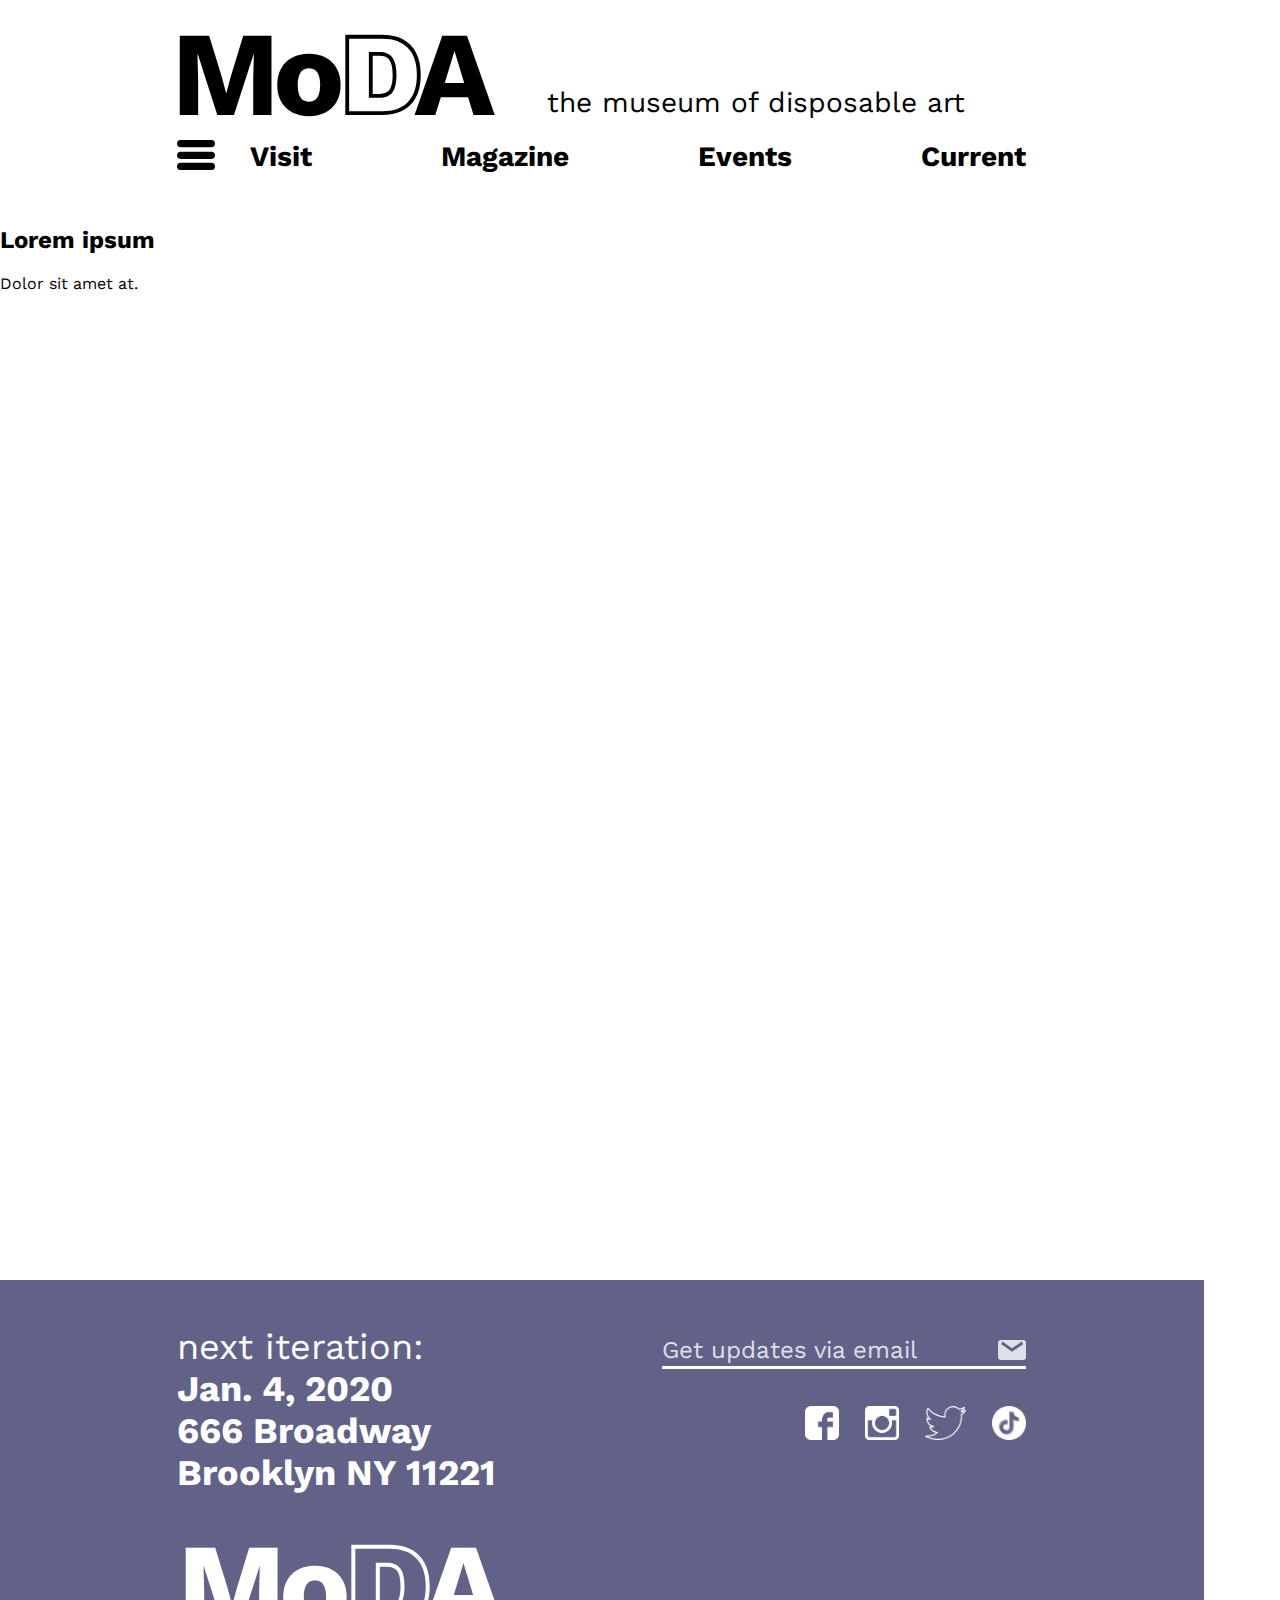
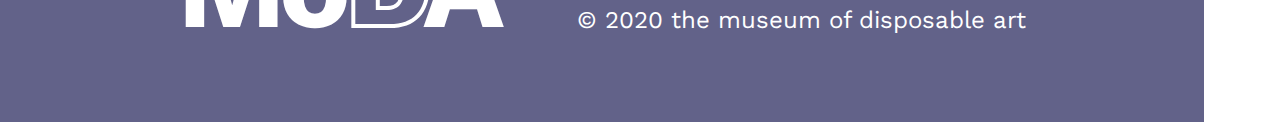
==== article.html @ cc9b297a "hamburger menus complete" ====
<!DOCTYPE html>
<html lang="en">
<head>
    <meta charset="UTF-8">
    <meta name="viewport" content="width=device-width, initial-scale=1.0">
    <meta http-equiv="X-UA-Compatible" content="ie=edge">
    <link rel="stylesheet" type="text/css" href="style.css">
    <title>the museum of disposable art</title>
</head>
<body>
    <div class="menuframe">
    <div class="burgermenu">
        <div class="menuBurger">
            <div>
                <img class="burgerButton" src="images/hamburger.svg">
            </div>
            <div>
                <img class="arrow" src="images/arrow.svg">
            </div>
        </div>
        <div class="submenu">
            <a href="">About</a>
            <a href="">Collection</a>
            <a href="" class="subcat">DIY Press</a>
            <a href="" class="subcat">Street Art</a>
            <a href="" class="subcat">Duplications</a>
            <a href="" class="subcat">Digital Video</a>
            <a href="" class="subcat">Performance</a>
            <a href="">Support</a>
        </div>
        <div class="additionalMenu">
            <a href="">Ipsum Dolor</a>
            <a href="">Matrenum</a>
            <a href="">Ullamcorper</a>
            <a href="">Lectus</a>
        </div>
        <div class="extraMenu">
            <a href="">Sagittus</a>
            <a href="">Laoreet</a>
        </div>
        <div class="chillSidebar">
            Feugiat:<br>
            Phasellus morbi dapibus nisi urna, at iaculis elit maximus placerat. Donec sed semper ligula.
        </div>
    </div>
    </div>
    <div class="container">
    <header>
        <div class="logo">
            <img class="mobileBurger" src="images/hamburger.svg">
            Mo<img class="hollowD" src="images/D.svg">A
        </div>
        <div class="subtitle">the museum of disposable art</div>
        <div class="menu">
            <div class="hamburger"><img class="mainBurger" src="images/hamburger.svg"></div>
            <div class="menuItems">
                <div><a href="">Visit</a></div>
                <div><a href="">Magazine</a></div>
                <div><a href="">Events</a></div>
                <div><a href="">Current</a></div>
            </div>
        </div>
    </header>
    <main>
        <article>
            <h2>Lorem ipsum</h2>
            <p>Dolor sit amet at.</p>
        </article>
    </main>
    
    <section class="spacer purple"></section>
    <footer>
        <div class="iterationInfo">
            <span>next iteration:</span><br>
            Jan. 4, 2020<br>
            666 Broadway<br>
            Brooklyn NY 11221<br>
        </div>
        <div class="connect">
            <div class="input">
                <input name="email" type="text" required autocomplete="off" />
                <label for="email">
                    <div class="signup">Get updates via email</div>
                    <div><img class="icon" src="images/mail icon.png"></div>
                </label>
            </div>
            <div>
                <img src="images/fb white.png">
                <img src="images/instagramwhite.png">
                <img src="images/twitterwhite.png">
                <img src="images/tiktokwhite.png">
            </div>
        </div>
        <div class="footerBottom">
            <div class="bottomLogo">Mo<img src="images/DWhite.svg">A</div>
            <div>&copy; 2020 the museum of disposable art</div>
        </div>
    </footer>
    <section class="spacer purple"></section>
    </div>
    
    <script src="main.js"></script>    
</body>
</html>
---- style.css ----
@import url('https://fonts.googleapis.com/css?family=Work+Sans:400,800&display=swap');

body {
    font-family: 'Work Sans', sans-serif;
    padding: 0;
    margin: 0;
    display: flex;
}

a {
    text-decoration: none;
    font-weight: bold;
    color: black;
}

a:hover {
    color: #fdbfb3;
}

.submenu {
    display: flex;
    align-self: right;
}

.menuframe {
    width: 0px;
    background: #efefef;
    padding-top: 124px;
    flex-shrink: 0;
    display: flex;
    transition: all .5s;
    overflow: hidden;
}

.menuframe.open {
    width: 320px;
}

.burgermenu {
    width: 320px;
    flex-direction: column;
}

.burgermenu > div {
    padding: 12px 12px 0px 12px;
    display: flex;
    flex-direction: column;
}

.burgermenu > .menuBurger {
    flex-direction: row;
}

.menuBurger > div > .arrow {
    height: 30px;
    position: relative;
    left: 8px;
}

.burgermenu > div > a {
    width: 100%;
    transition: .1s;
    opacity: 0;
    font-size: 28px;
    font-weight: 700;
    border-bottom: 1px solid;
}

.submenu a {
    color: #626289;
}

.submenu a:hover {
    color: #fdbfb3;
}

.burgermenu > div > a.subcat {
    font-size: 22px;
    color: #fdbfb3;
    margin: 6px 0 6px 20px;
    padding: 0 0 0 12px;
}

.burgermenu > div > a.subcat:hover {
    color: #626289;
}

.burgermenu > .additionalMenu {
    margin: 16px 0 16px 0;
    display: flex;
    flex-direction: column;
}

.additionalMenu > a {
    color: #107595;
}

.additionalMenu > a:hover {
    color: #fdbfb3;
}

.chillSidebar {
    margin: 18px 0 0 0;
    font-size: 22px;
    padding: 0 8px 0 0;
}

.container {
    padding: 26px 0 0 0;
    display: grid;
    grid-template-columns: minmax(0px, 1fr) minmax(120px, 2fr) 140px minmax(120px, 2fr) minmax(0px, 1fr);
    grid-template-rows: 180px auto;
    margin: 0;
    transition: .5s;
}

header {
    grid-column: 2 / span 3;
    display: grid;
    grid-template-columns: 370px auto;
    grid-template-rows: 60px 54px 50px;
    font-size: 28px;
}

.logo {
    grid-row: 1 / span 2;
    margin-left: -6px;
    font-size: 120px;
    font-weight: 700;
    line-height: .8em;
    letter-spacing: -.06em;
    background: #ffffff;
    transition: all .8s;
}

.mobileBurger {
    display: none;
    position: relative;
    top: -2px;
}

.hollowD {
    height: 81px;
    position: relative;
    /* top: 9px; */
    left: 7px;
}

.sticky {
    position: fixed;
    padding-bottom: 20px;
    padding-top: 20px;
    top: 0;
    width: 100%;
}

.sticky + .subtitle {
    padding-top: 68px;
}

.subtitle {
    grid-row: 2 / 3;
}

.menu {
    grid-column: 1 / -1;
    display: flex;
    padding: 0;
}

.menuItems {
    width: 100%;
    display: flex;
    flex-direction: row;
    justify-content: space-between;
}

.menu.open > .menuItems {
    width: 96%;
}

.menuItems > div {
}

.hamburger {
    width: 80px;
    overflow: hidden;
    transition: all .4s;
} 

.burgerButton, .mainBurger {
    height: 30px;
    transition: 1s;
}

main {
    grid-column: 1 / -1;
    display: grid;
    grid-template-columns: minmax(0px, 1fr) minmax(120px, 2fr) 140px minmax(120px, 2fr) minmax(0px, 1fr);
    grid-template-rows: repeat(3, 40px 300px 18px);
    grid-auto-flow: dense;
}

.category {
    grid-column: span 1;
    padding: 8px;
    font-size: 18px;
    color: #ffffff;
    background: #626289;
}

.teal {
    background: #107595;
}

.pink {
    background: #fdbfb3;
}

.yellow {
    background: #fcf594;
}

.purple {
    background: #626289;
}

spacer {
    grid-column: span 1;
    padding: 0;
}

.title {
    padding: 12px;
    font-size: 36px;
    font-weight: 800;
}

.title.left {
    grid-column: 2 / 3;
    padding-left: 0px;
}

.title.right {
    grid-column: 4 / span 1;
    padding-right: 0px;
}

.title:hover a {
    color: #000000;
    opacity: .6;
}

.photo {
    background: url('images/castlehill.jpg');
    grid-row: span 2;
}

.photo.right {
    grid-column: 3 / -1;
}

.photo.left {
    grid-column: 1 / 4;
}

.gap {
    grid-column: 1 / -1;
}

footer {
    grid-column: 2 / span 3;
    background: #626289;
    display: grid;
    grid-template-columns: 340px auto;
    padding: 40px 0 44px 0;
    color: #ffffff;
    font-size: 36px;
    font-weight: 700;
}

.iterationInfo {
    padding: 6px 0 0 0;
}

.iterationInfo > span {
    font-weight: normal;
}

.connect {
    text-align: right;
}

.input {
    position: relative;
    top: 6px;
    display: inline;
}

.input > input {
    height: 20px;
    width: 360px;
    background: #626289;
    border: 0;
    border-bottom: 3px solid #ffffff;
    color: #ffffff;
    font-family: 'Work Sans', sans-serif;
    font-weight: normal;
    font-size: 24px;
    padding-top: .8em;
    position: relative;
}

.input > label {
    font-weight: normal;
    position: absolute;
    top: 6px;
    left: 0px;
    font-size: 24px;
    opacity: .8;
    width: 100%;
    display: flex;
    justify-content: space-between;
    pointer-events: none;
}

label div {
    transition: all .6s;
}

.input input:focus + label .signup,
.input input:valid + label .signup {
    opacity: 0;
}

.icon {
    height: 20px;
    position: relative;
    top: 2px;
}

.connect > div {
    margin: 40px 0 0 0;
}

.connect > div > img {
    height: 34px;
    margin: 0 0 0 16px;
}

.footerBottom {
    grid-column: span 2;
    padding: 44px 0 44px 0;
    font-weight: normal;
    font-size: 24px;
    display: flex;
    align-items: flex-end;
}

.footerBottom > div {
    flex: 1 6 auto;
}

.footerBottom > .bottomLogo {
    font-size: 120px;
    font-weight: 700;
    line-height: .8em;
    letter-spacing: -.06em;
    flex: 5 0 400px;
}

.footerBottom > .bottomLogo > img {
    position: relative;
    top: 1px;
    left: 7px;
}


@media (max-width: 1200px) {

    .container, main {
        grid-template-columns: 40px minmax(120px, 2fr) 140px minmax(120px, 2fr) 40px;
    }

}

@media (min-width: 900px) {
    
    .open + .container {
        grid-template-columns: minmax(0px, .25fr) minmax(120px,2fr) 140px minmax(120px, 2fr) minmax(0px, .5fr)
    }
    
}

@media (max-width: 900px) {

    .noScroll {
        overflow: hidden;
    }

    .menuframe {
        position: fixed;
        width: 100%;
        height: 0px;
        padding-top: 0px;
    }

    .menuframe.open {
        width: 100%;
        top: 160px;
        z-index: 999;
        height: 100vh;
    }

    .menu {
        padding: 0px 6px 0px 6px;
    }

    .menu.open {
        position: fixed;
        margin-left: -6px;
        padding: 20px 6px 20px 10px;
        top: 100px;
        width: 100%;
        z-index: 998;
        background: #ffffff;
    }

    .burgermenu {
        width: 50%;
    }

    .container, main {
        grid-template-columns: 6px minmax(120px, 2fr) 140px minmax(120px, 2fr) 6px;
    }

    .container {
        padding: 120px 0 0 0;
        grid-template-rows: 200px auto;
    }

    header {
        display: flex;
        flex-direction: column;
    }

    .logo {
        font-size: 100px;
        padding-left: 12px;
        margin-left: -6px;
    }

    .hollowD {
        height: 74px;
        left: 6px;
        top: 2px;
    }

    .mobileBurger {
        display: inline;
    }

    .hamburger {
        display: none;
    }

    .menuBurger {
        display: none;
    }

    .menuBurger > div {
        display: none;
    }

    .subtitle {
        padding: 20px 4px 20px 4px;
    }

    .title {
        font-size: 30px;
    }

    .category {
        font-size: 16px;
        padding: 9px;
    }

    footer {
        display: flex;
        flex-direction: column;
    }

    .connect {
        text-align: left;
        margin-top: 30px;
    }

    .footerBottom {
        flex-direction: column;
        align-items: flex-start;
    }

    .footerBottom > .bottomLogo {
        flex-basis: auto;
    }
}

@media (max-width: 600px) {
    .container, main {
        grid-template-columns: 6px minmax(120px, 2fr) 90px minmax(120px, 2fr) 6px;
    }

    header {
        grid-column: 1 / -1;
    }

    .logo {
        font-size: 80px;
    }

    .logo .hollowD {
        height: 54px;
        left: 5px;
        top: 0px;
    }

    .category {
        grid-column: span 2;
    }
    .title.left {
        grid-column: 2 / 4;
    }
    
    .title.right {
        grid-column: 3 / 5;
    }
    
    .photo.right {
        grid-column: 4 / -1;
    }
    
    .photo.left {
        grid-column: 1 / 3;
    }

    .input input {
        width: 82%;
    }
/*

    footer {
        grid-column: 1 / -1;
    } */

}
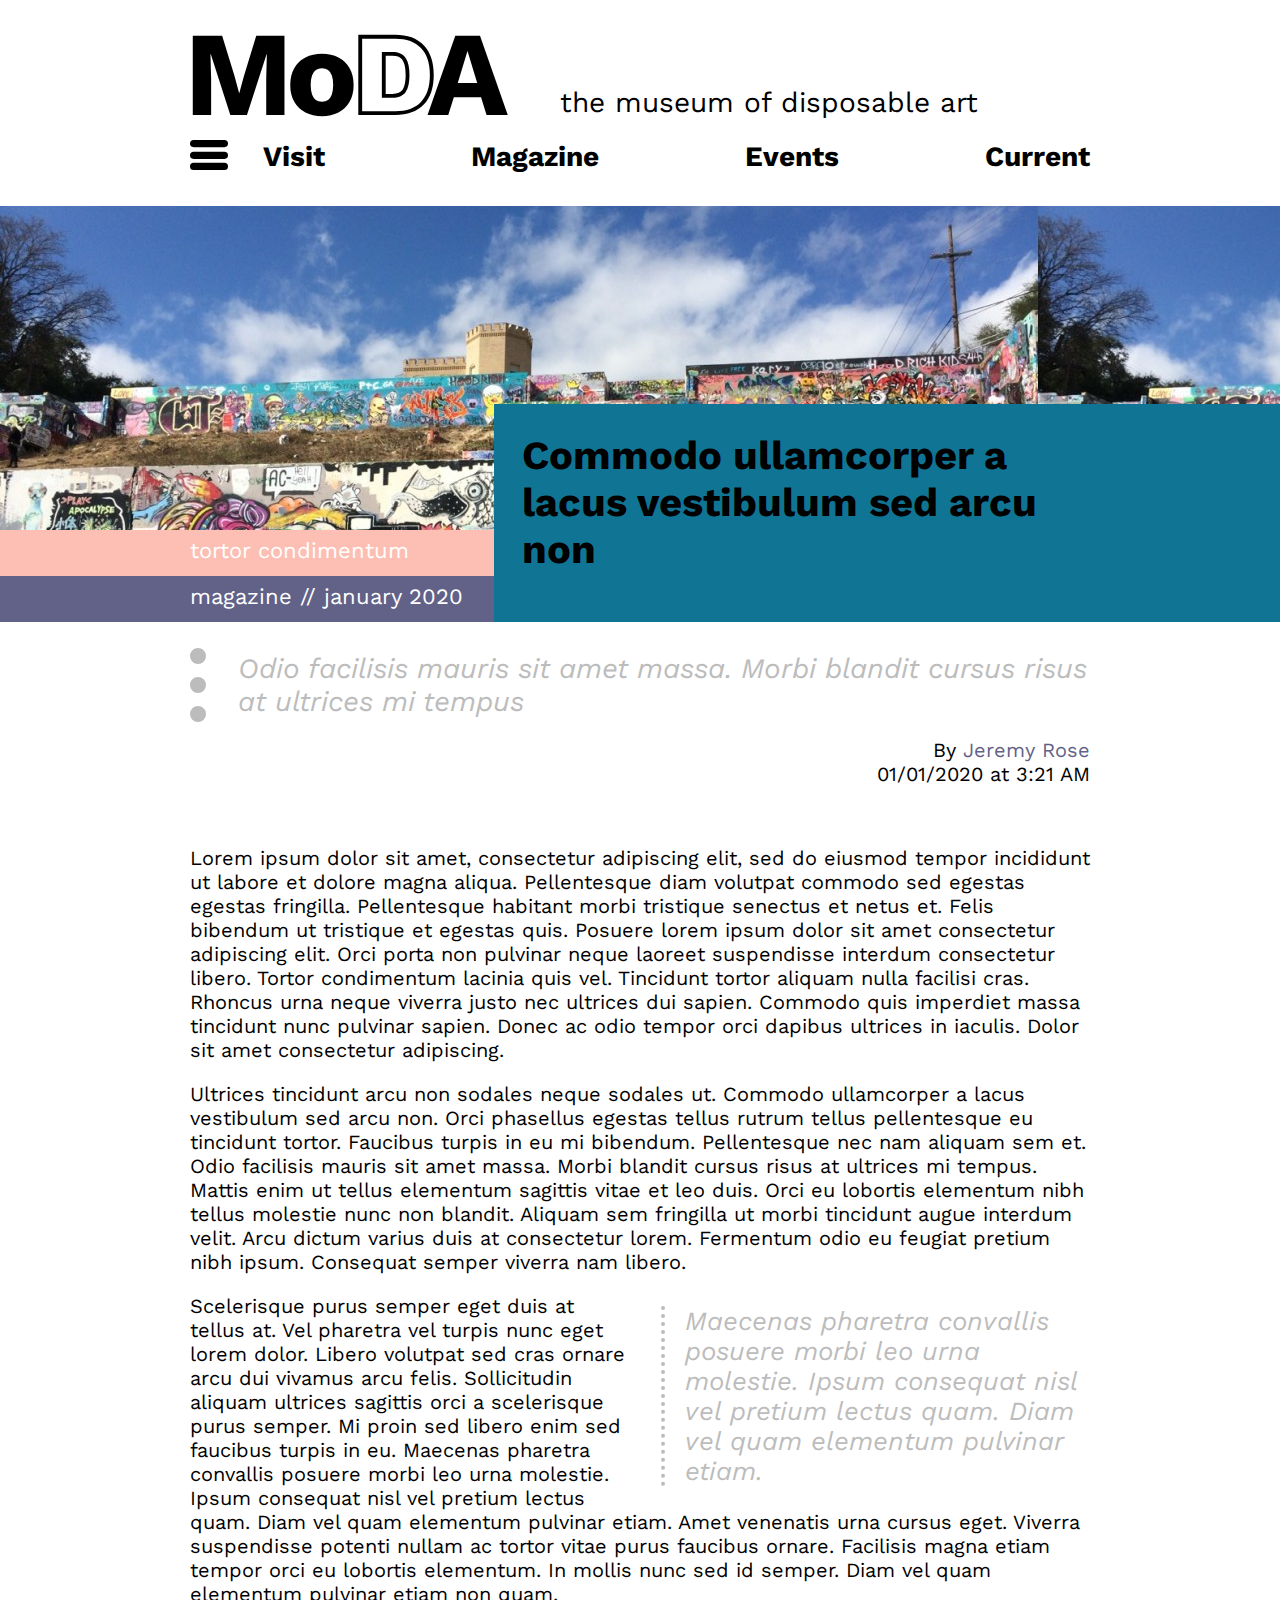
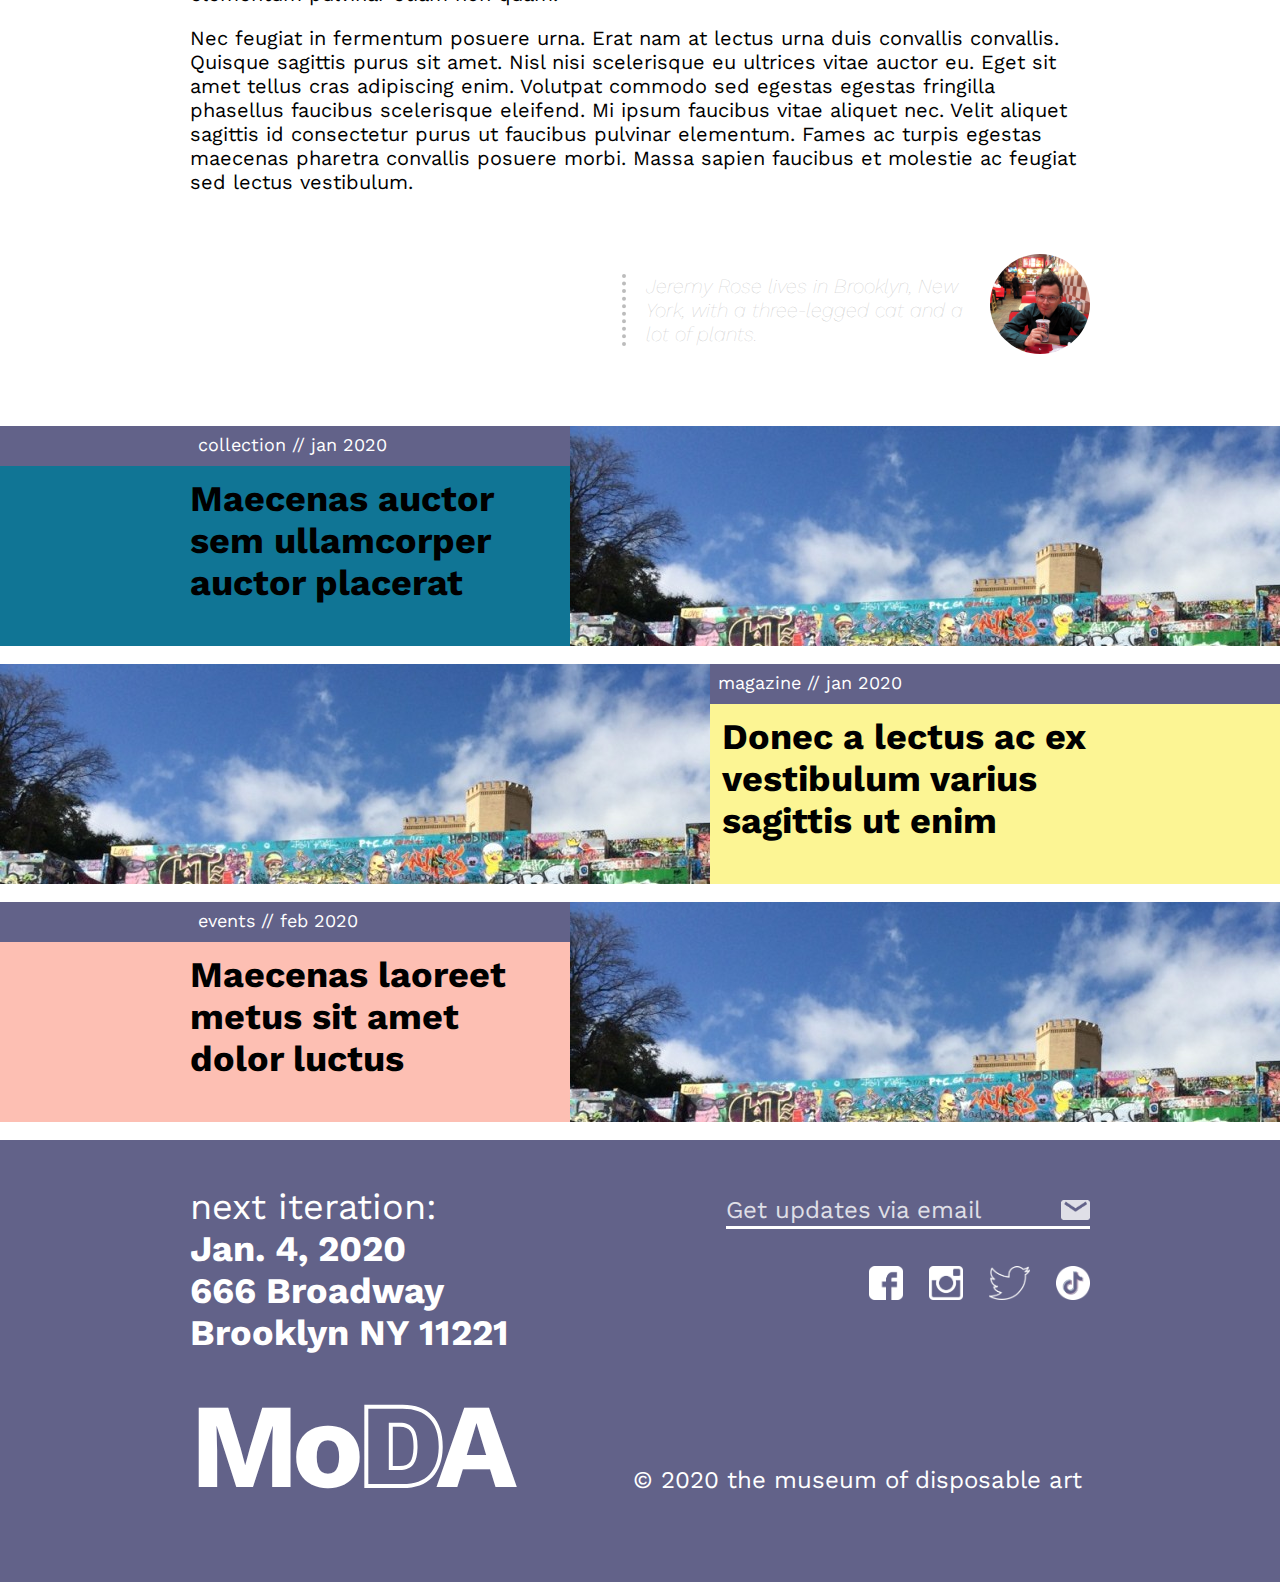
==== commit c1a4806e: "article page" ====
--- a/article.html
+++ b/article.html
@@ -5,6 +5,7 @@
     <meta name="viewport" content="width=device-width, initial-scale=1.0">
     <meta http-equiv="X-UA-Compatible" content="ie=edge">
     <link rel="stylesheet" type="text/css" href="style.css">
+    <link rel="stylesheet" type="text/css" href="article.css">
     <title>the museum of disposable art</title>
 </head>
 <body>
@@ -61,11 +62,64 @@
             </div>
         </div>
     </header>
-    <main>
+    <main class="article">
+        <div class="hero">
+            <div class="spacer pink"></div>
+            <div class="issue pink">tortor condimentum</div>
+            <div class="spacer purple"></div>
+            <div class="issue purple">magazine // january 2020</div>
+            <div class="articleTitle teal">Commodo ullamcorper a lacus vestibulum sed arcu non</div>
+            <div class="spacer teal"></div>
+        </div>
+        <section class="gap"></section>
+
+        <section class="spacer"></section>
         <article>
-            <h2>Lorem ipsum</h2>
-            <p>Dolor sit amet at.</p>
+            <section class="dek">
+                Odio facilisis mauris sit amet massa. Morbi blandit cursus risus at ultrices mi tempus 
+            </section>
+            <section class="byline">
+                <div>By <span>Jeremy Rose</span></div>
+                <div>01/01/2020 at 3:21 AM</div>
+            </section>
+
+            <p>Lorem ipsum dolor sit amet, consectetur adipiscing elit, sed do eiusmod tempor incididunt ut labore et dolore magna aliqua. Pellentesque diam volutpat commodo sed egestas egestas fringilla. Pellentesque habitant morbi tristique senectus et netus et. Felis bibendum ut tristique et egestas quis. Posuere lorem ipsum dolor sit amet consectetur adipiscing elit. Orci porta non pulvinar neque laoreet suspendisse interdum consectetur libero. Tortor condimentum lacinia quis vel. Tincidunt tortor aliquam nulla facilisi cras. Rhoncus urna neque viverra justo nec ultrices dui sapien. Commodo quis imperdiet massa tincidunt nunc pulvinar sapien. Donec ac odio tempor orci dapibus ultrices in iaculis. Dolor sit amet consectetur adipiscing.</p>
+
+            <p>Ultrices tincidunt arcu non sodales neque sodales ut. Commodo ullamcorper a lacus vestibulum sed arcu non. Orci phasellus egestas tellus rutrum tellus pellentesque eu tincidunt tortor. Faucibus turpis in eu mi bibendum. Pellentesque nec nam aliquam sem et. Odio facilisis mauris sit amet massa. Morbi blandit cursus risus at ultrices mi tempus. Mattis enim ut tellus elementum sagittis vitae et leo duis. Orci eu lobortis elementum nibh tellus molestie nunc non blandit. Aliquam sem fringilla ut morbi tincidunt augue interdum velit. Arcu dictum varius duis at consectetur lorem. Fermentum odio eu feugiat pretium nibh ipsum. Consequat semper viverra nam libero.</p>
+
+            <p class="pull">Maecenas pharetra convallis posuere morbi leo urna molestie. Ipsum consequat nisl vel pretium lectus quam. Diam vel quam elementum pulvinar etiam.</p>
+                            
+            <p>Scelerisque purus semper eget duis at tellus at. Vel pharetra vel turpis nunc eget lorem dolor. Libero volutpat sed cras ornare arcu dui vivamus arcu felis. Sollicitudin aliquam ultrices sagittis orci a scelerisque purus semper. Mi proin sed libero enim sed faucibus turpis in eu. Maecenas pharetra convallis posuere morbi leo urna molestie. Ipsum consequat nisl vel pretium lectus quam. Diam vel quam elementum pulvinar etiam. Amet venenatis urna cursus eget. Viverra suspendisse potenti nullam ac tortor vitae purus faucibus ornare. Facilisis magna etiam tempor orci eu lobortis elementum. In mollis nunc sed id semper. Diam vel quam elementum pulvinar etiam non quam.</p>
+                            
+            <p>Nec feugiat in fermentum posuere urna. Erat nam at lectus urna duis convallis convallis. Quisque sagittis purus sit amet. Nisl nisi scelerisque eu ultrices vitae auctor eu. Eget sit amet tellus cras adipiscing enim. Volutpat commodo sed egestas egestas fringilla phasellus faucibus scelerisque eleifend. Mi ipsum faucibus vitae aliquet nec. Velit aliquet sagittis id consectetur purus ut faucibus pulvinar elementum. Fames ac turpis egestas maecenas pharetra convallis posuere morbi. Massa sapien faucibus et molestie ac feugiat sed lectus vestibulum.</p>
+            <section class="author">
+                <img src="images/square.jpg">
+                <p>Jeremy Rose lives in Brooklyn, New York, with a three-legged cat and a lot of plants.</p>
+            </section>
         </article>
+        <section class="spacer"></section>
+
+        <section
+
+        <section class="spacer purple"></section>
+        <section class="category">collection // jan 2020</section>
+        <section class="photo right"></section>
+        <section class="spacer teal"></section>
+        <section class="title left teal"><a href="">Maecenas auctor sem ullamcorper auctor placerat</a></section>
+        <section class="gap"></section>
+
+        <section class="photo left"></section>
+        <section class="category">magazine // jan 2020</section>
+        <section class="spacer purple"></section>
+        <section class="title right yellow"><a href="">Donec a lectus ac ex vestibulum varius sagittis ut enim</a></section>
+        <section class="spacer yellow"></section>
+        <section class="gap"></section>
+
+        <section class="spacer purple"></section>
+        <section class="category">events // feb 2020</section>
+        <section class="photo right"></section>
+        <section class="spacer pink"></section>
+        <section class="title left pink"><a href="">Maecenas laoreet metus sit amet dolor luctus</a></section>
     </main>
     
     <section class="spacer purple"></section>
--- a/style.css
+++ b/style.css
@@ -225,7 +225,7 @@
     background: #626289;
 }
 
-spacer {
+.spacer {
     grid-column: span 1;
     padding: 0;
 }
@@ -386,10 +386,10 @@
 
 @media (min-width: 900px) {
     
-    .open + .container {
+    .squooshed {
         grid-template-columns: minmax(0px, .25fr) minmax(120px,2fr) 140px minmax(120px, 2fr) minmax(0px, .5fr)
     }
-    
+   
 }
 
 @media (max-width: 900px) {
--- a/article.css
+++ b/article.css
@@ -0,0 +1,120 @@
+.container {
+    grid-column: 1 / -1;
+}
+
+main.article {
+    grid-template-rows: auto auto auto repeat(3, 40px 180px 18px);
+}
+
+.hero {
+    grid-column: 1 / -1;
+    display: grid;
+    grid-template-columns: minmax(0px, 1fr) minmax(120px, 1.6fr) 140px minmax(120px, 2.4fr) minmax(0px, 1fr);
+    grid-template-rows: 22vh 14vh 46px 46px;
+    background: url(images/castlehill.jpg);
+}
+
+.hero > .spacer.purple {
+    grid-column: 1 / 1;
+    grid-row: 4 / span 1;
+}
+
+.hero > .spacer.pink {
+    grid-row: 3 / span 1;
+}
+
+.issue {
+    grid-column: 2 / span 1;
+    padding: 8px 8px 8px 0;
+    font-size: 22px;
+    color: #ffffff;
+}
+
+.issue.pink {
+    grid-row: 3 / span 1;
+}
+
+.issue.purple {
+    grid-row: 4 / span 1;
+}
+
+.articleTitle {
+    grid-column: 3 / span 2;
+    grid-row: 2 / span 3;
+    padding: 28px 0 28px 28px;
+    font-size: 40px;
+    font-weight: bold;
+}
+
+.hero > .spacer.teal {
+    grid-column: 5 / 5;
+    grid-row: 2 / span 3;
+}
+
+.gap {
+    height: 26px;
+}
+
+article {
+    grid-column: 2 / 5;
+    font-size: 20px;
+    margin-bottom: 60px;
+}
+
+.dek {
+    color: #bcbcbc;
+    font-size: 28px;
+    font-style: italic;
+    padding: 4px 0 4px 32px;
+    border-left: 16px dotted #bcbcbc;
+    margin: 0 0 16px 0;
+}
+
+.byline {
+    text-align: right;
+    margin: 0 0 60px 0;
+}
+
+.byline div span { 
+    color: #626289;
+}
+
+.pull {
+    width: 45%;
+    float: right;
+    color: #bcbcbc;
+    font-size: 26px;
+    font-style: italic;
+    padding: 0 0 0 20px;
+    border-left: 4px dotted #bcbcbc;
+    margin: 12px 0 12px 30px;
+}
+
+.author {
+    margin: 60px 0 0 0;
+    display: flex;
+    flex-direction: row-reverse;
+}
+
+.author p {
+    width:320px;
+    font-weight: 100;
+    color: #bcbcbc;
+    font-style: italic;
+    padding: 0 24px 0 20px;
+    border-left: 4px dotted #bcbcbc;
+}
+
+.author img {
+    width: 100px;
+    height: 100px;
+    border-radius: 100%;
+}
+
+@media (min-width: 900px) {
+    
+    .squooshed {
+        grid-template-columns: minmax(0px, .25fr) minmax(120px,2fr) 140px minmax(120px, 2fr) minmax(0px, .5fr)
+    }
+   
+}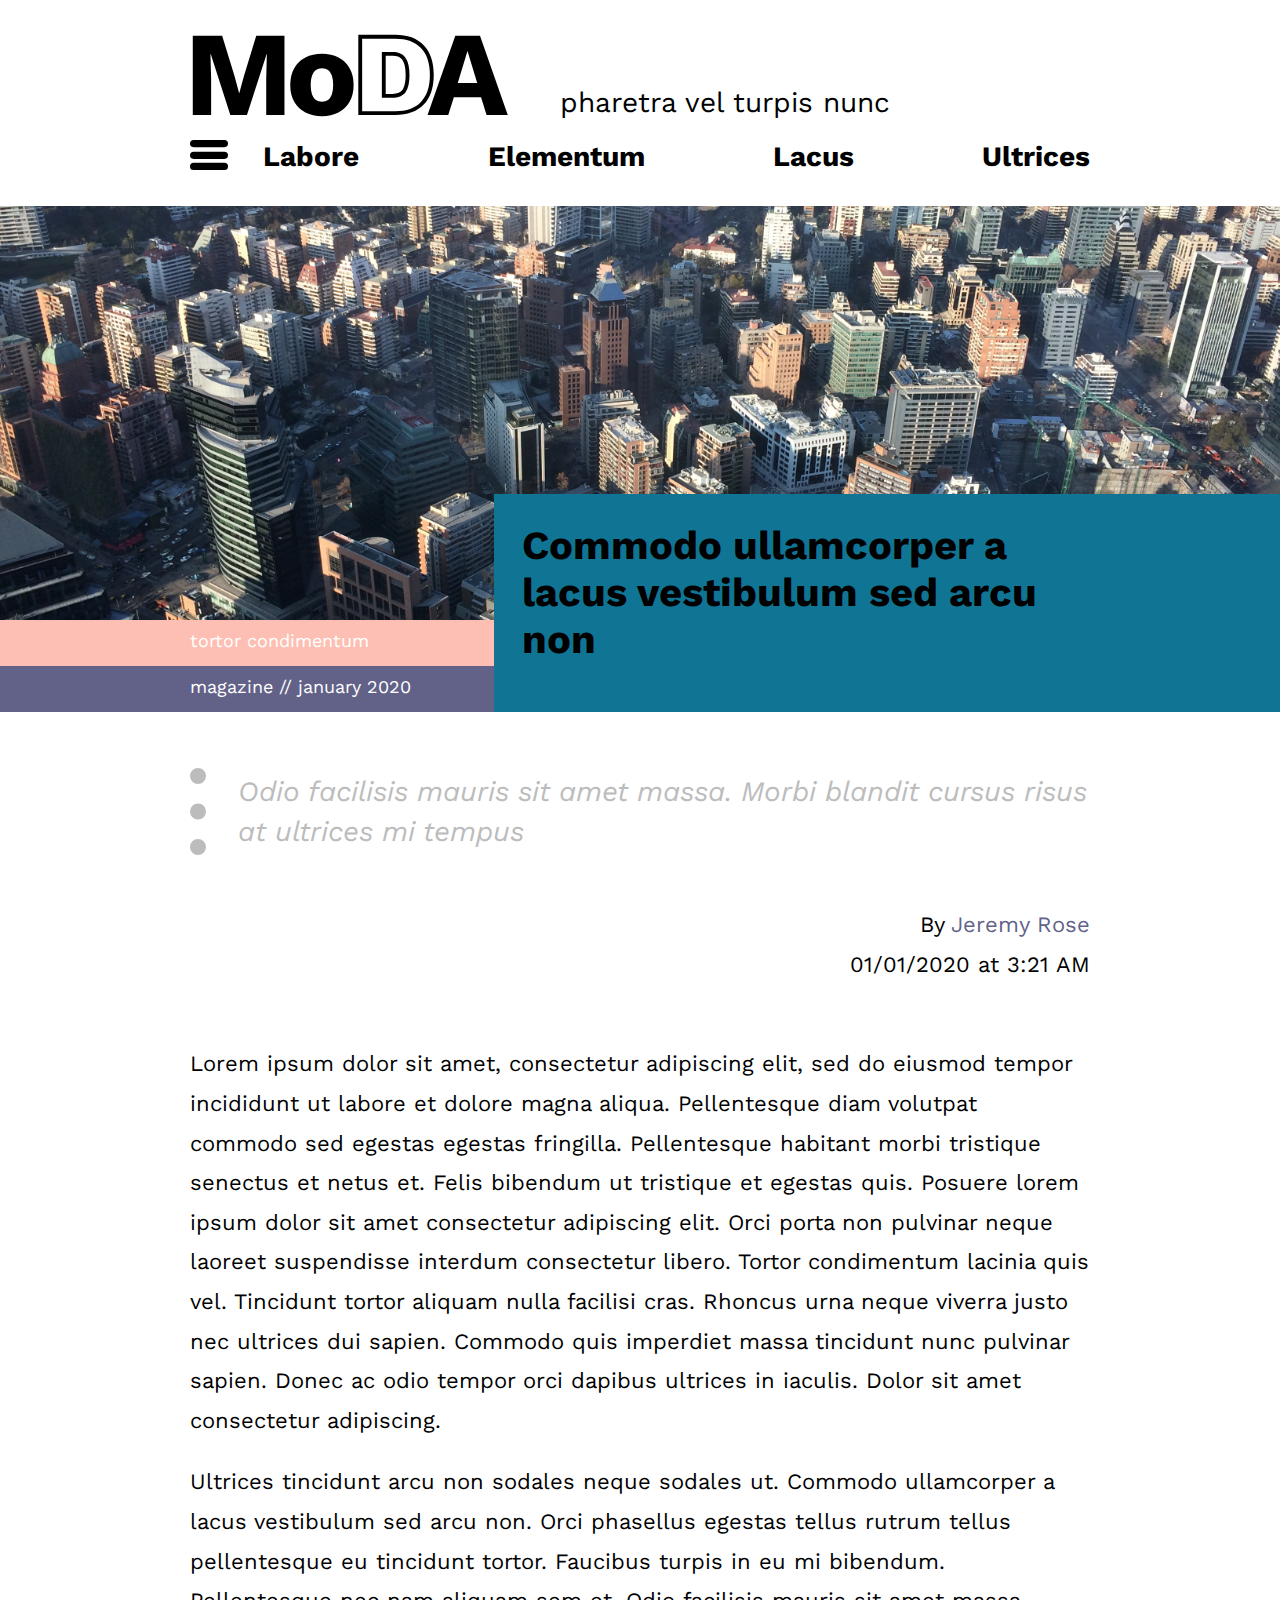
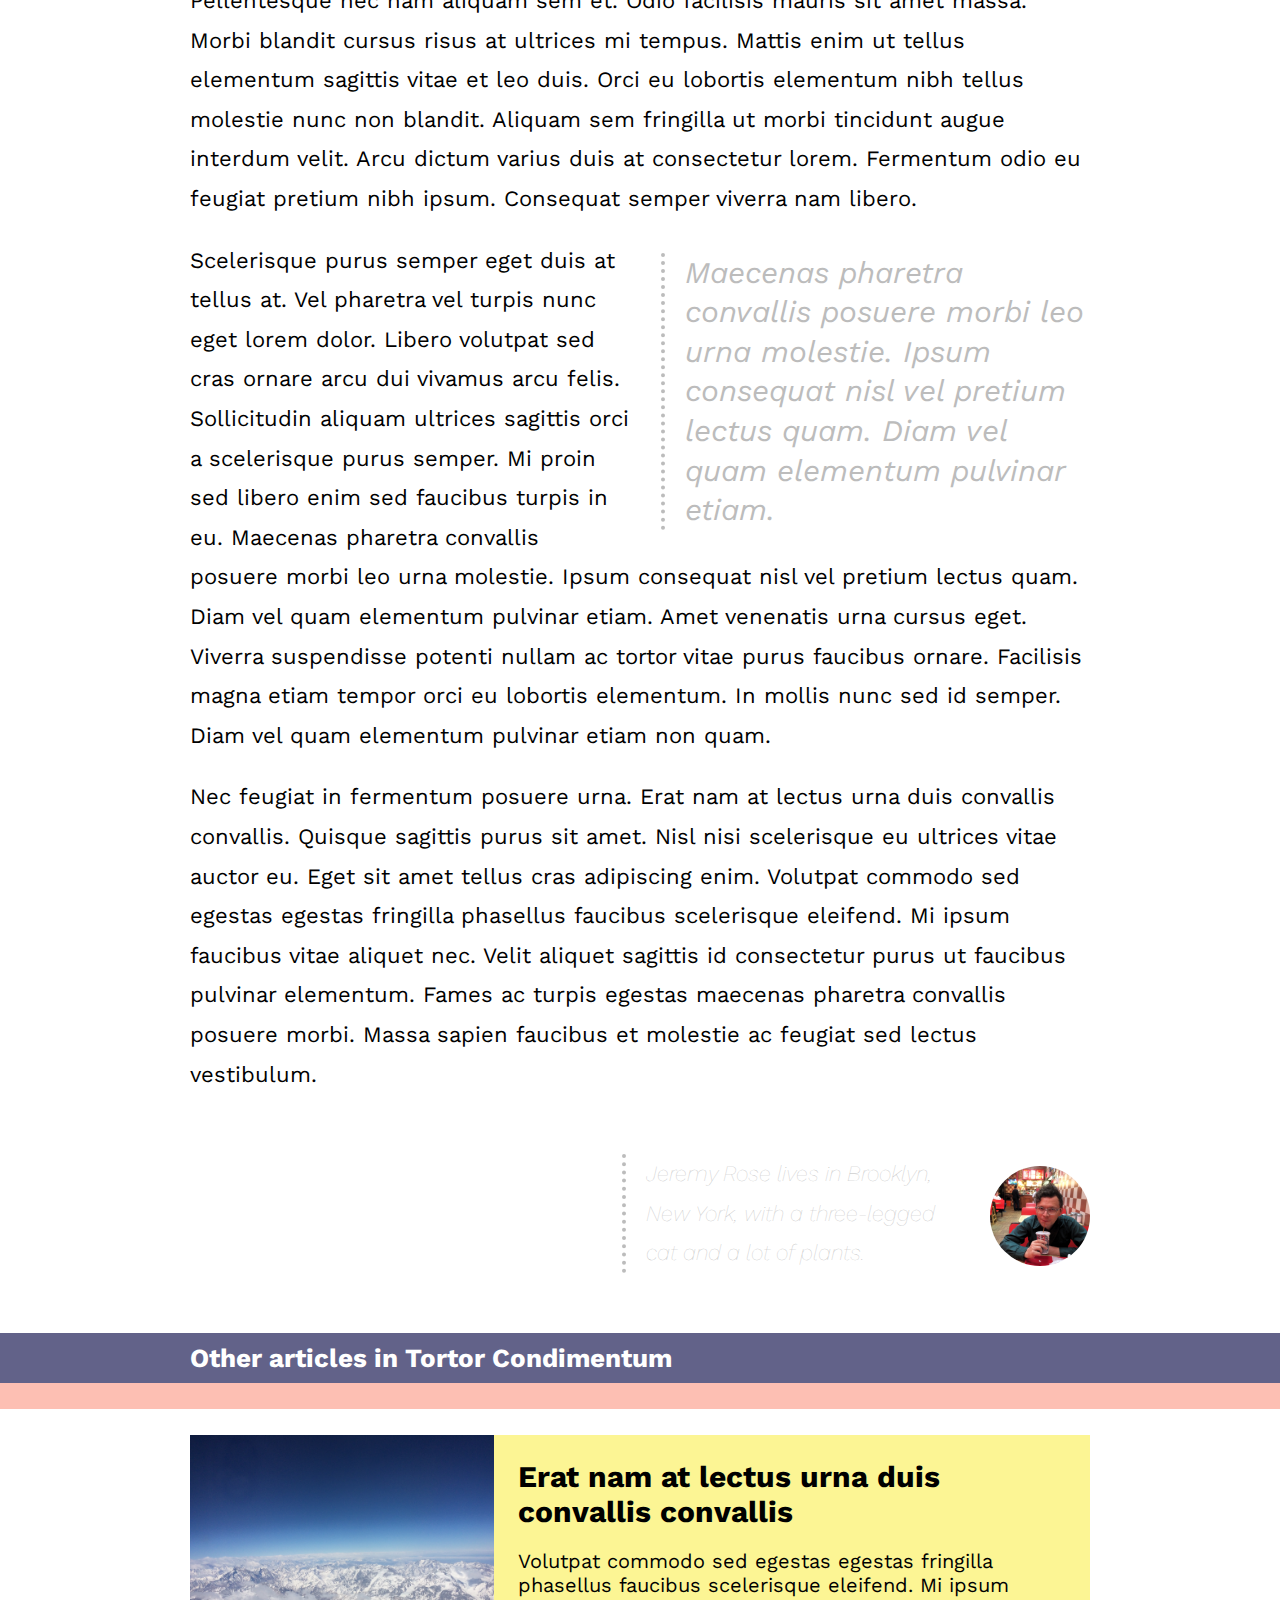
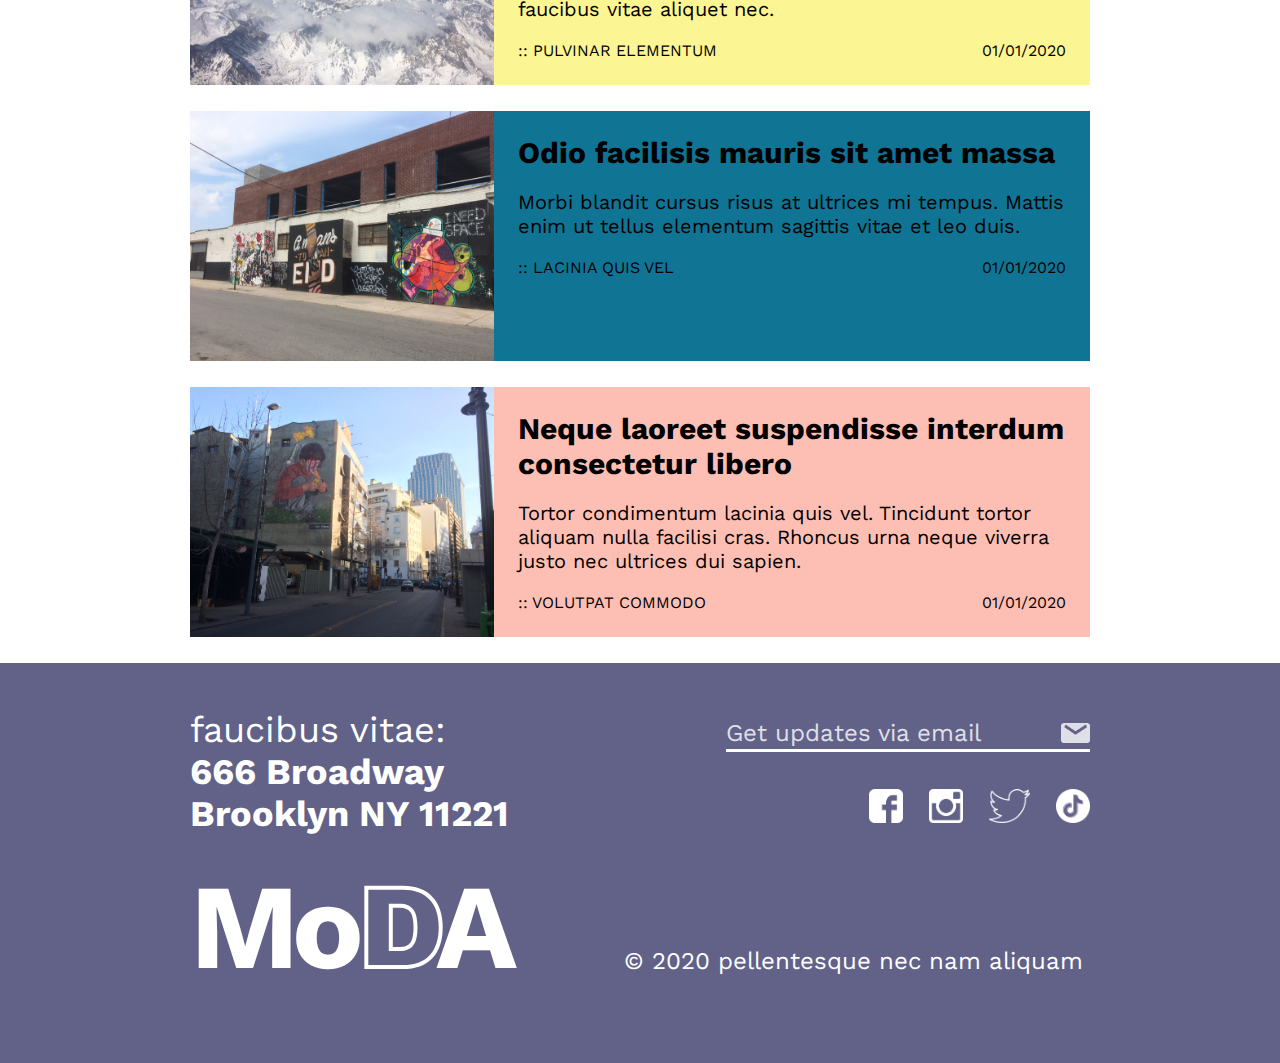
==== commit 1aa99982: "all links clickable" ====
--- a/article.html
+++ b/article.html
@@ -6,44 +6,44 @@
     <meta http-equiv="X-UA-Compatible" content="ie=edge">
     <link rel="stylesheet" type="text/css" href="style.css">
     <link rel="stylesheet" type="text/css" href="article.css">
-    <title>the museum of disposable art</title>
+    <title>MoDA</title>
 </head>
 <body>
     <div class="menuframe">
-    <div class="burgermenu">
-        <div class="menuBurger">
-            <div>
-                <img class="burgerButton" src="images/hamburger.svg">
+        <div class="burgermenu">
+            <div class="menuBurger">
+                <div>
+                    <img class="burgerButton" src="images/hamburger.svg">
+                </div>
+                <div>
+                    <img class="arrow" src="images/arrow.svg">
+                </div>
             </div>
-            <div>
-                <img class="arrow" src="images/arrow.svg">
+            <div class="submenu">
+                <a href="category.html">Pulvinar</a>
+                <a href="category.html">Quisque</a>
+                <a href="category.html" class="subcat">Consequat</a>
+                <a href="category.html" class="subcat">Scelerisque</a>
+                <a href="category.html">Eget Lorem</a>
+                <a href="category.html" class="subcat">Posuere</a>
+                <a href="category.html" class="subcat">Morbi</a>
+                <a href="category.html" class="subcat">Tincidunt</a>
+            </div>
+            <div class="additionalMenu">
+                <a href="article.html">Ipsum Dolor</a>
+                <a href="article.html">Matrenum</a>
+                <a href="article.html">Ullamcorper</a>
+                <a href="article.html">Lectus</a>
+            </div>
+            <div class="extraMenu">
+                <a href="article.html">Sagittus</a>
+                <a href="article.html">Laoreet</a>
+            </div>
+            <div class="chillSidebar">
+                Feugiat:<br>
+                Phasellus morbi dapibus nisi urna, at iaculis elit maximus placerat. Donec sed semper ligula.
             </div>
         </div>
-        <div class="submenu">
-            <a href="">About</a>
-            <a href="">Collection</a>
-            <a href="" class="subcat">DIY Press</a>
-            <a href="" class="subcat">Street Art</a>
-            <a href="" class="subcat">Duplications</a>
-            <a href="" class="subcat">Digital Video</a>
-            <a href="" class="subcat">Performance</a>
-            <a href="">Support</a>
-        </div>
-        <div class="additionalMenu">
-            <a href="">Ipsum Dolor</a>
-            <a href="">Matrenum</a>
-            <a href="">Ullamcorper</a>
-            <a href="">Lectus</a>
-        </div>
-        <div class="extraMenu">
-            <a href="">Sagittus</a>
-            <a href="">Laoreet</a>
-        </div>
-        <div class="chillSidebar">
-            Feugiat:<br>
-            Phasellus morbi dapibus nisi urna, at iaculis elit maximus placerat. Donec sed semper ligula.
-        </div>
-    </div>
     </div>
     <div class="container">
     <header>
@@ -51,14 +51,14 @@
             <img class="mobileBurger" src="images/hamburger.svg">
             Mo<img class="hollowD" src="images/D.svg">A
         </div>
-        <div class="subtitle">the museum of disposable art</div>
+        <div class="subtitle">pharetra vel turpis nunc</div>
         <div class="menu">
             <div class="hamburger"><img class="mainBurger" src="images/hamburger.svg"></div>
             <div class="menuItems">
-                <div><a href="">Visit</a></div>
-                <div><a href="">Magazine</a></div>
-                <div><a href="">Events</a></div>
-                <div><a href="">Current</a></div>
+                <div><a href="category.html">Labore</a></div>
+                <div><a href="category.html">Elementum</a></div>
+                <div><a href="category.html">Lacus</a></div>
+                <div><a href="category.html">Ultrices</a></div>
             </div>
         </div>
     </header>
@@ -99,34 +99,59 @@
         </article>
         <section class="spacer"></section>
 
-        <section
+        <section class="moreArticles">
+            <div class="spacer purple"></div>
+            <div class="more purple">Other articles in Tortor Condimentum</div>
+            <div class="spacer purple"></div>
+            <div class="gap pink"></div>
+            <div class="gap"></div>
 
-        <section class="spacer purple"></section>
-        <section class="category">collection // jan 2020</section>
-        <section class="photo right"></section>
-        <section class="spacer teal"></section>
-        <section class="title left teal"><a href="">Maecenas auctor sem ullamcorper auctor placerat</a></section>
-        <section class="gap"></section>
+            <div class="spacer"></div>
+            <div class="moreImage yellow"></div>
+            <div class="moreInfo yellow">
+                <a href="article.html">Erat nam at lectus urna duis convallis convallis</a>
+                <p>Volutpat commodo sed egestas egestas fringilla phasellus faucibus scelerisque eleifend. Mi ipsum faucibus vitae aliquet nec.</p>
+                <div class="moreByline">
+                    <div>:: Pulvinar Elementum</div>
+                    <div>01/01/2020</div>
+                </div>
+            </div>
+            <div class="spacer"></div>
+            <div class="gap"></div>
 
-        <section class="photo left"></section>
-        <section class="category">magazine // jan 2020</section>
-        <section class="spacer purple"></section>
-        <section class="title right yellow"><a href="">Donec a lectus ac ex vestibulum varius sagittis ut enim</a></section>
-        <section class="spacer yellow"></section>
-        <section class="gap"></section>
+            <div class="spacer"></div>
+            <div class="moreImage teal"></div>
+            <div class="moreInfo teal">
+                <a href="article.html">Odio facilisis mauris sit amet massa</a>
+                <p>Morbi blandit cursus risus at ultrices mi tempus. Mattis enim ut tellus elementum sagittis vitae et leo duis.</p>
+                <div class="moreByline">
+                    <div>:: Lacinia Quis Vel</div>
+                    <div>01/01/2020</div>
+                </div>
+            </div>
+            <div class="spacer"></div>
+            <div class="gap"></div>
 
-        <section class="spacer purple"></section>
-        <section class="category">events // feb 2020</section>
-        <section class="photo right"></section>
-        <section class="spacer pink"></section>
-        <section class="title left pink"><a href="">Maecenas laoreet metus sit amet dolor luctus</a></section>
+            <div class="spacer"></div>
+            <div class="moreImage pink"></div>
+            <div class="moreInfo pink">
+                <a href="article.html">Neque laoreet suspendisse interdum consectetur libero</a>
+                <p>Tortor condimentum lacinia quis vel. Tincidunt tortor aliquam nulla facilisi cras. Rhoncus urna neque viverra justo nec ultrices dui sapien.</p>
+                <div class="moreByline">
+                    <div>:: Volutpat Commodo</div>
+                    <div>01/01/2020</div>
+                </div>
+            </div>
+            <div class="spacer"></div>
+            <div class="gap"></div>
+
+        </section>
     </main>
     
     <section class="spacer purple"></section>
     <footer>
         <div class="iterationInfo">
-            <span>next iteration:</span><br>
-            Jan. 4, 2020<br>
+            <span>faucibus vitae:</span><br>
             666 Broadway<br>
             Brooklyn NY 11221<br>
         </div>
@@ -147,7 +172,7 @@
         </div>
         <div class="footerBottom">
             <div class="bottomLogo">Mo<img src="images/DWhite.svg">A</div>
-            <div>&copy; 2020 the museum of disposable art</div>
+            <div>&copy; 2020 pellentesque nec nam aliquam</div>
         </div>
     </footer>
     <section class="spacer purple"></section>
--- a/style.css
+++ b/style.css
@@ -131,6 +131,7 @@
     letter-spacing: -.06em;
     background: #ffffff;
     transition: all .8s;
+    cursor: pointer;
 }
 
 .mobileBurger {
@@ -252,7 +253,9 @@
 }
 
 .photo {
-    background: url('images/castlehill.jpg');
+    background-image: url('images/castlehill.jpg');
+    background-size: cover;
+    background-position-y: 20%;
     grid-row: span 2;
 }
 
--- a/article.css
+++ b/article.css
@@ -3,15 +3,17 @@
 }
 
 main.article {
-    grid-template-rows: auto auto auto repeat(3, 40px 180px 18px);
+    grid-template-rows: auto;
 }
 
 .hero {
     grid-column: 1 / -1;
     display: grid;
     grid-template-columns: minmax(0px, 1fr) minmax(120px, 1.6fr) 140px minmax(120px, 2.4fr) minmax(0px, 1fr);
-    grid-template-rows: 22vh 14vh 46px 46px;
-    background: url(images/castlehill.jpg);
+    grid-template-rows: 32vh 14vh 46px 46px;
+    background-size: cover;
+    background-position-y: 50%;
+    transition: .8s;
 }
 
 .hero > .spacer.purple {
@@ -25,8 +27,8 @@
 
 .issue {
     grid-column: 2 / span 1;
-    padding: 8px 8px 8px 0;
-    font-size: 22px;
+    padding: 10px 8px 10px 0;
+    font-size: 18px;
     color: #ffffff;
 }
 
@@ -57,8 +59,9 @@
 
 article {
     grid-column: 2 / 5;
-    font-size: 20px;
+    font-size: 22px;
     margin-bottom: 60px;
+    line-height: 1.8em;
 }
 
 .dek {
@@ -67,7 +70,7 @@
     font-style: italic;
     padding: 4px 0 4px 32px;
     border-left: 16px dotted #bcbcbc;
-    margin: 0 0 16px 0;
+    margin: 30px 0 50px 0;
 }
 
 .byline {
@@ -83,7 +86,7 @@
     width: 45%;
     float: right;
     color: #bcbcbc;
-    font-size: 26px;
+    font-size: 30px;
     font-style: italic;
     padding: 0 0 0 20px;
     border-left: 4px dotted #bcbcbc;
@@ -101,14 +104,78 @@
     font-weight: 100;
     color: #bcbcbc;
     font-style: italic;
+    margin: 0;
     padding: 0 24px 0 20px;
     border-left: 4px dotted #bcbcbc;
 }
 
 .author img {
+    margin: 12px 0 0 0;
     width: 100px;
     height: 100px;
     border-radius: 100%;
+}
+
+.moreArticles {
+    grid-column: 1 / -1;
+    display: grid;
+    grid-template-columns: minmax(0px, 1fr) minmax(120px, 1.6fr) 140px minmax(120px, 2.4fr) minmax(0px, 1fr);
+}
+
+.moreArticles.bigList {
+    margin-top: 50px;
+}
+
+.more {
+    color: #ffffff;
+    padding: 10px 0;
+    font-size: 26px;
+    font-weight: bold;
+    grid-column: 2 / span 3;
+}
+
+.moreArticles.bigList .more {
+    font-size: 42px;
+    padding: 18px;
+}
+
+.moreImage {
+    grid-column: 2 / span 1;
+    min-height: 250px;
+    max-height: 350px;
+    padding: 0;
+    text-indent: -10%;
+    background-image: url(images/3.jpg);
+    background-size: cover;
+    overflow: hidden;
+}
+
+.moreImage img {
+    width: 120%;
+}
+
+.moreInfo {
+    grid-column: 3 / span 2;
+    padding: 24px;
+}
+
+.moreInfo a {
+    font-size: 30px;
+    margin: 0;
+}
+
+.moreInfo.pink a:hover {
+    color: #626289;
+}
+
+.moreInfo p {
+    font-size: 20px;
+}
+
+.moreByline {
+    display: flex;
+    text-transform: uppercase;
+    justify-content: space-between;
 }
 
 @media (min-width: 900px) {
@@ -117,4 +184,22 @@
         grid-template-columns: minmax(0px, .25fr) minmax(120px,2fr) 140px minmax(120px, 2fr) minmax(0px, .5fr)
     }
    
+}
+
+@media (max-width: 1200px) {
+
+    .moreArticles {
+        grid-template-columns: 40px minmax(120px, 2fr) 140px minmax(120px, 2fr) 40px;
+    }
+    .hero {
+        grid-template-columns: 40px minmax(120px, 1.6fr) 140px minmax(120px, 2.4fr) 40px;
+    }
+
+}
+
+@media (max-width: 900px) {
+    article {
+        padding-left: 12px;
+        padding-right: 12px;
+    }
 }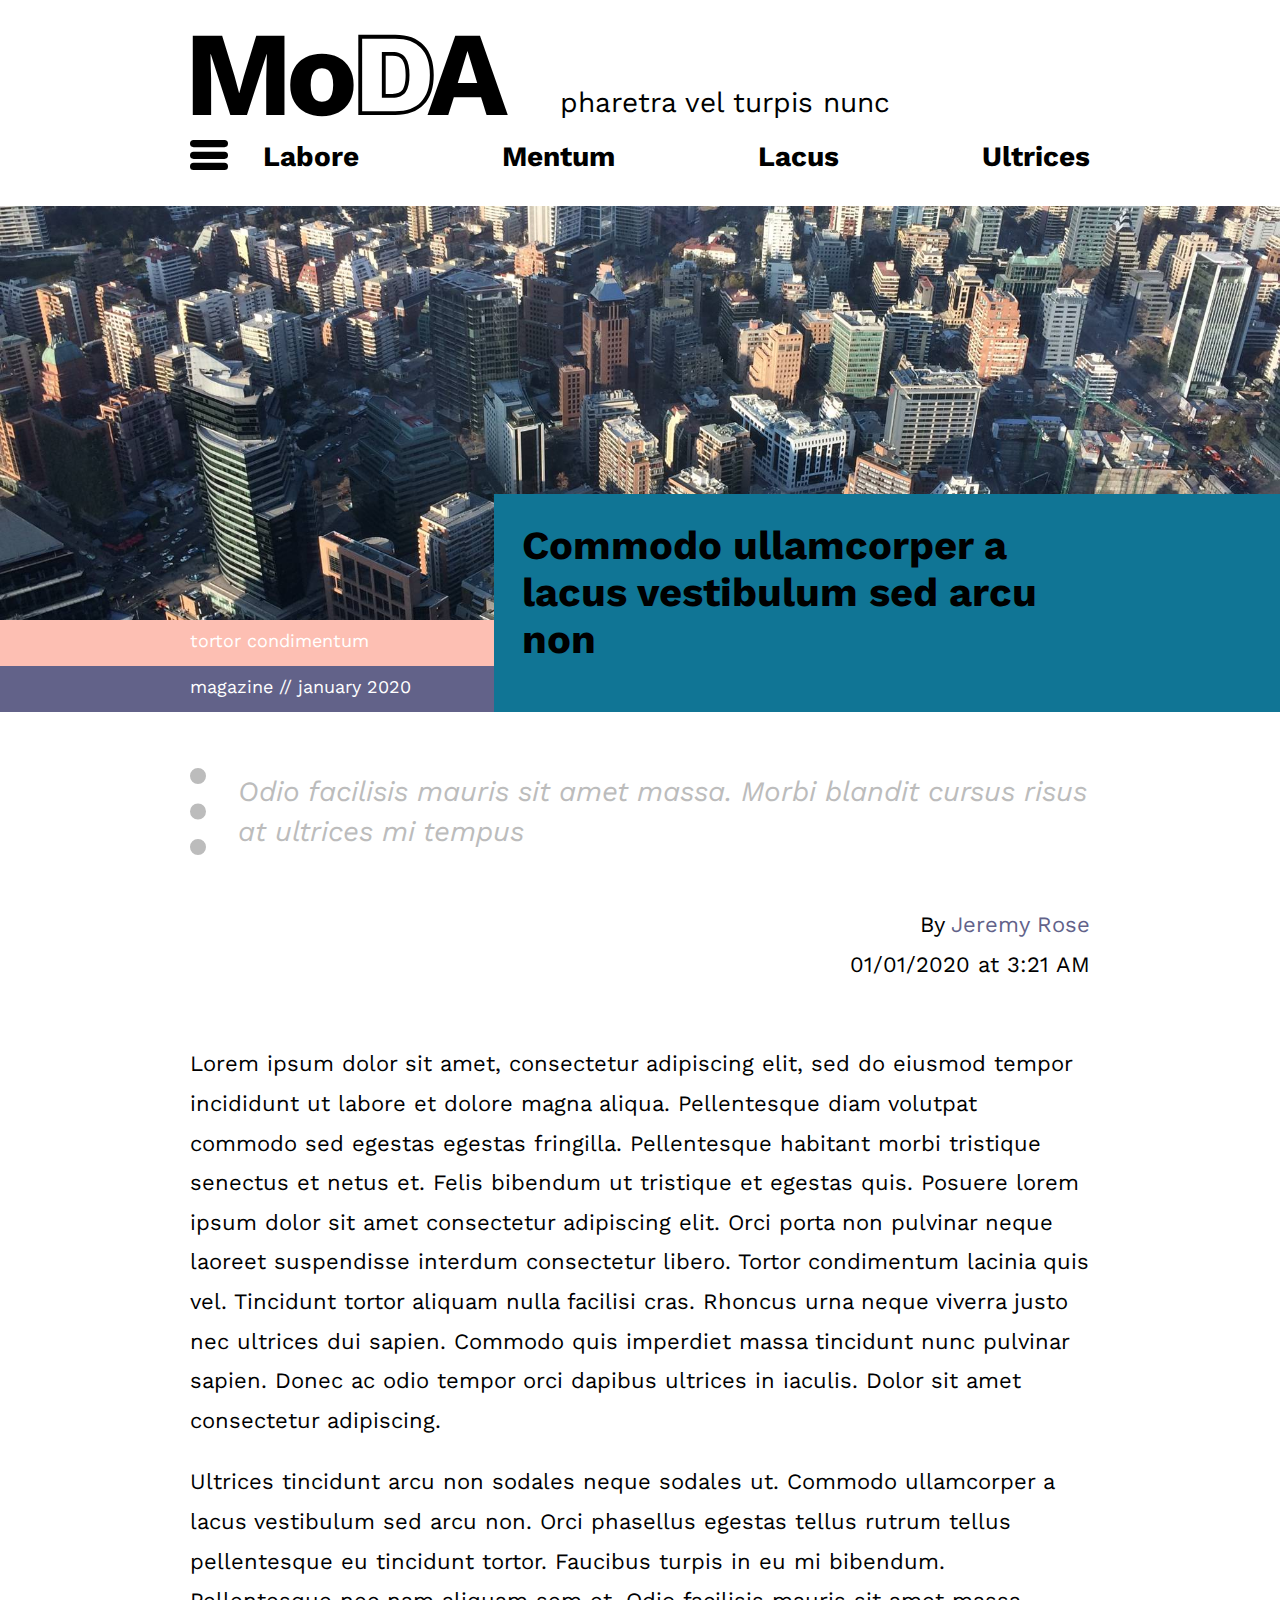
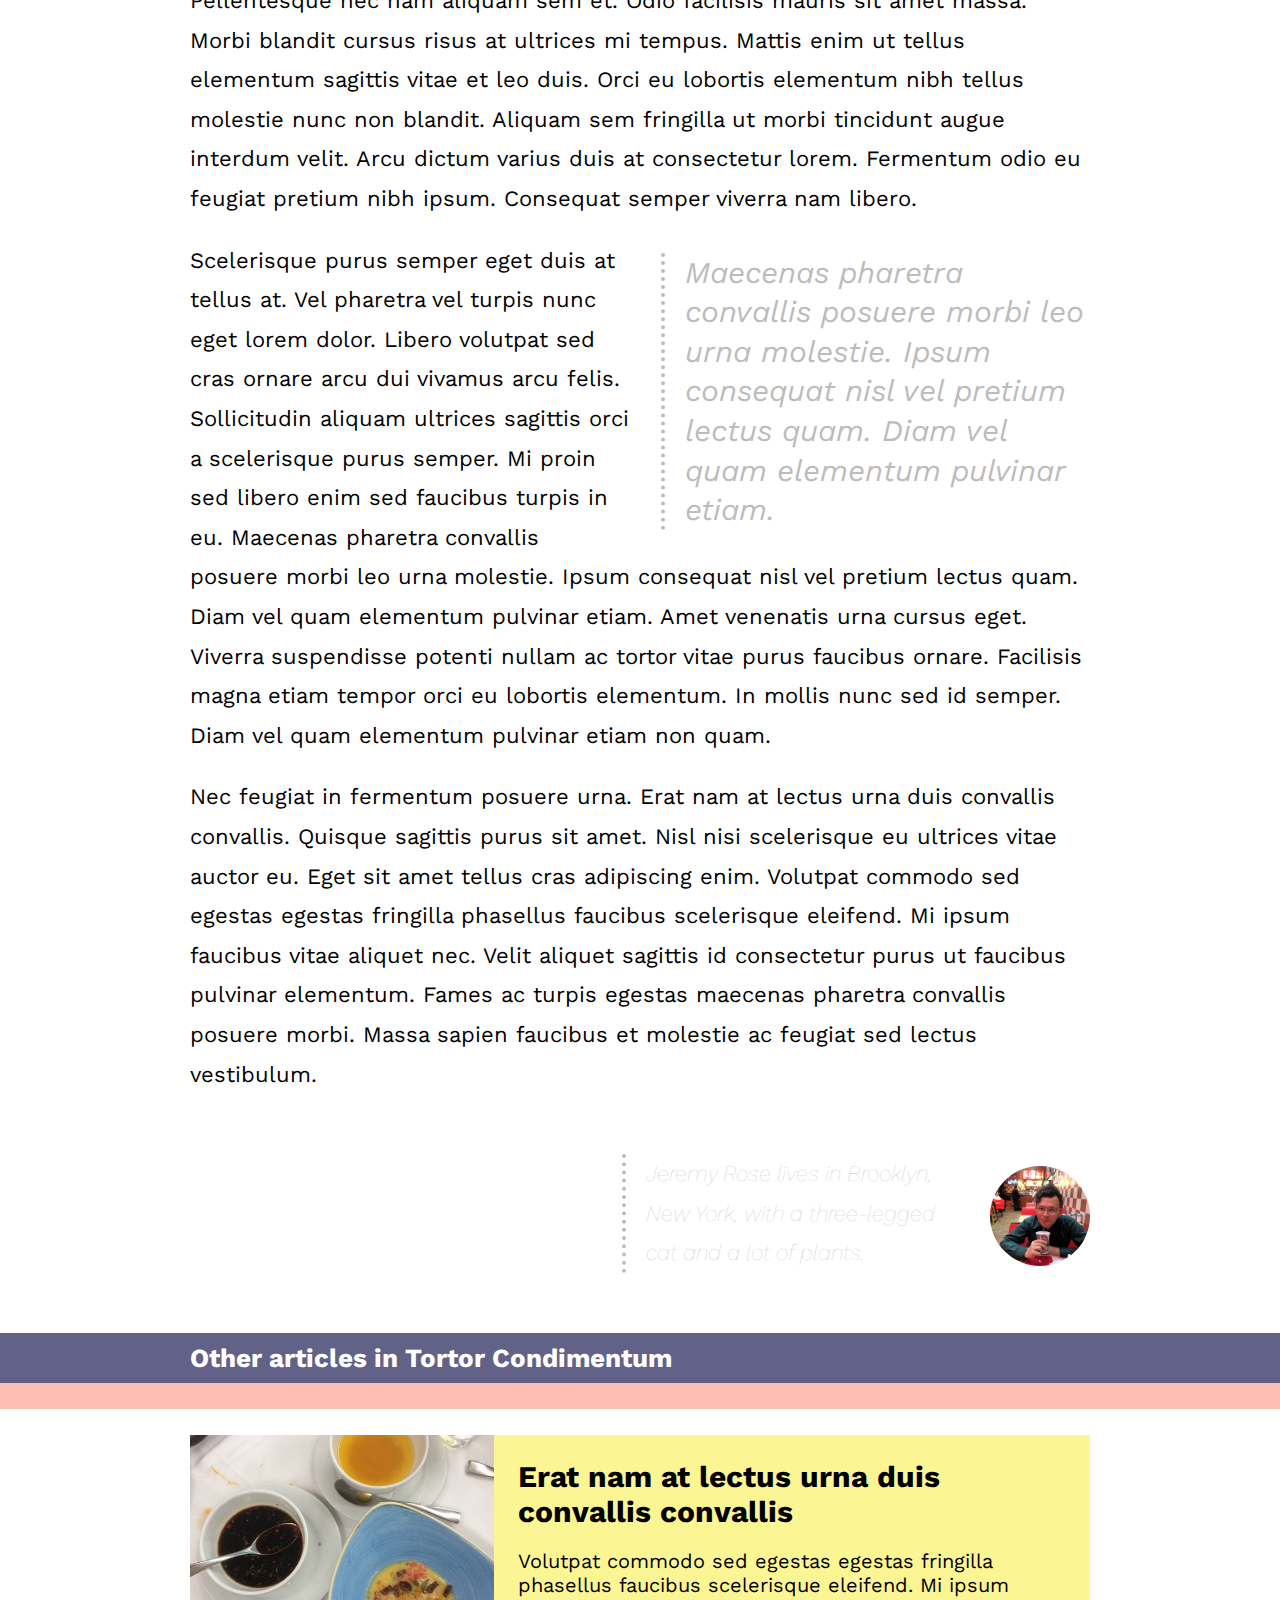
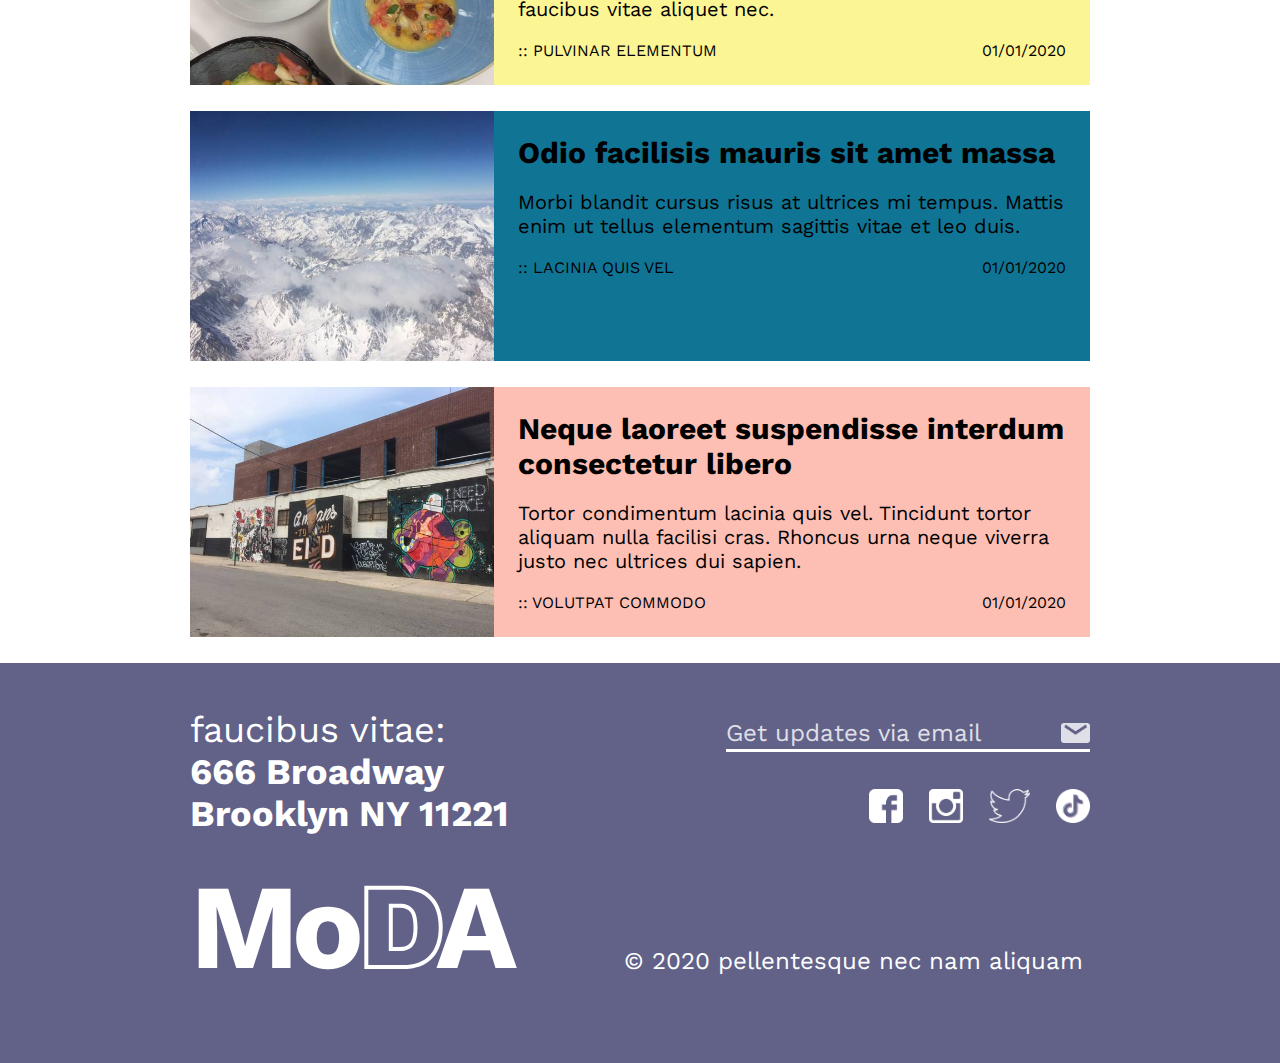
==== commit 07fb72e1: "science fair" ====
--- a/article.html
+++ b/article.html
@@ -49,14 +49,14 @@
     <header>
         <div class="logo">
             <img class="mobileBurger" src="images/hamburger.svg">
-            Mo<img class="hollowD" src="images/D.svg">A
+            <span class="logoClick">Mo<img class="hollowD" src="images/D.svg">A</span>
         </div>
         <div class="subtitle">pharetra vel turpis nunc</div>
         <div class="menu">
             <div class="hamburger"><img class="mainBurger" src="images/hamburger.svg"></div>
             <div class="menuItems">
                 <div><a href="category.html">Labore</a></div>
-                <div><a href="category.html">Elementum</a></div>
+                <div><a href="category.html">Mentum</a></div>
                 <div><a href="category.html">Lacus</a></div>
                 <div><a href="category.html">Ultrices</a></div>
             </div>
--- a/style.css
+++ b/style.css
@@ -41,7 +41,7 @@
     flex-direction: column;
 }
 
-.burgermenu > div {
+.burgermenu div {
     padding: 12px 12px 0px 12px;
     display: flex;
     flex-direction: column;
@@ -192,6 +192,11 @@
 .burgerButton, .mainBurger {
     height: 30px;
     transition: 1s;
+    cursor: pointer;
+}
+
+.arrow {
+    cursor: pointer;
 }
 
 main {
@@ -253,7 +258,7 @@
 }
 
 .photo {
-    background-image: url('images/castlehill.jpg');
+    background: #626289;
     background-size: cover;
     background-position-y: 20%;
     grid-row: span 2;
@@ -385,6 +390,32 @@
         grid-template-columns: 40px minmax(120px, 2fr) 140px minmax(120px, 2fr) 40px;
     }
 
+    .subtitle {
+        font-size: 24px;
+    }
+
+    .title {
+        font-size: 30px;
+    }
+
+    footer {
+        display: flex;
+        flex-direction: column;
+    }
+
+    .connect {
+        text-align: left;
+        margin-top: 30px;
+    }
+
+    .footerBottom {
+        flex-direction: column;
+        align-items: flex-start;
+    }
+
+    .footerBottom > .bottomLogo {
+        flex-basis: auto;
+    }
 }
 
 @media (min-width: 900px) {
@@ -411,7 +442,7 @@
     .menuframe.open {
         width: 100%;
         top: 160px;
-        z-index: 999;
+        z-index: 997;
         height: 100vh;
     }
 
@@ -425,7 +456,7 @@
         padding: 20px 6px 20px 10px;
         top: 100px;
         width: 100%;
-        z-index: 998;
+        z-index: 997;
         background: #ffffff;
     }
 
@@ -461,6 +492,8 @@
 
     .mobileBurger {
         display: inline;
+        position: relative;
+        z-index: 999;
     }
 
     .hamburger {
@@ -513,8 +546,13 @@
         grid-template-columns: 6px minmax(120px, 2fr) 90px minmax(120px, 2fr) 6px;
     }
 
+    .chillSidebar {
+        color: #efefef;
+    }
+
     header {
         grid-column: 1 / -1;
+        font-size: 20px;
     }
 
     .logo {
@@ -530,6 +568,11 @@
     .category {
         grid-column: span 2;
     }
+
+    .title {
+        font-size: 24px;
+    }
+
     .title.left {
         grid-column: 2 / 4;
     }
@@ -549,6 +592,10 @@
     .input input {
         width: 82%;
     }
+
+    .input > label {
+        font-size: 16px;
+    }
 /*
 
     footer {
--- a/article.css
+++ b/article.css
@@ -145,7 +145,6 @@
     max-height: 350px;
     padding: 0;
     text-indent: -10%;
-    background-image: url(images/3.jpg);
     background-size: cover;
     overflow: hidden;
 }
@@ -202,4 +201,72 @@
         padding-left: 12px;
         padding-right: 12px;
     }
+
+    .moreArticles {
+        grid-template-columns: 0px minmax(120px, 2fr) 140px minmax(120px, 2fr) 0px;
+    }
+
+    .moreArticles.bigList {
+        margin-top: 0px;
+    }
+
+    .moreInfo a {
+        font-size: 24px;
+    }
+
+    .moreInfo p {
+        font-size: 16px;
+    }
+
+    .moreArticles.bigList .more {
+        font-size: 34px;
+    }
+
+    .hero {
+        grid-template-columns: 0px minmax(40px, 1.6fr) 120px minmax(40px, 2.4fr) 0px;
+        grid-template-rows: 24vh 10vh auto auto auto;
+    }
+
+    .issue {
+        grid-column: 2 / 5;
+    }
+
+    .articleTitle {
+        grid-column: 2 / 5;
+        grid-row: 5 / span 1;
+        font-size: 26px;
+    }
+
+    .dek {
+        font-size: 20px;
+        border-left: 8px dotted #cdcdcd;
+    }
+
+    .byline {
+        font-size: 16px;
+    }
+
+    article {
+        font-size: 16px;
+    }
+
+    .pull {
+        float: none;
+        margin: 0 auto;
+        width: 80%;
+        font-size: 18px;
+    }
+
+}
+
+@media (max-width: 600px) {
+
+    .moreInfo p {
+        display: none;
+    }
+
+    .moreByline {
+        flex-direction: column;
+        padding-top: 10px;
+    }
 }